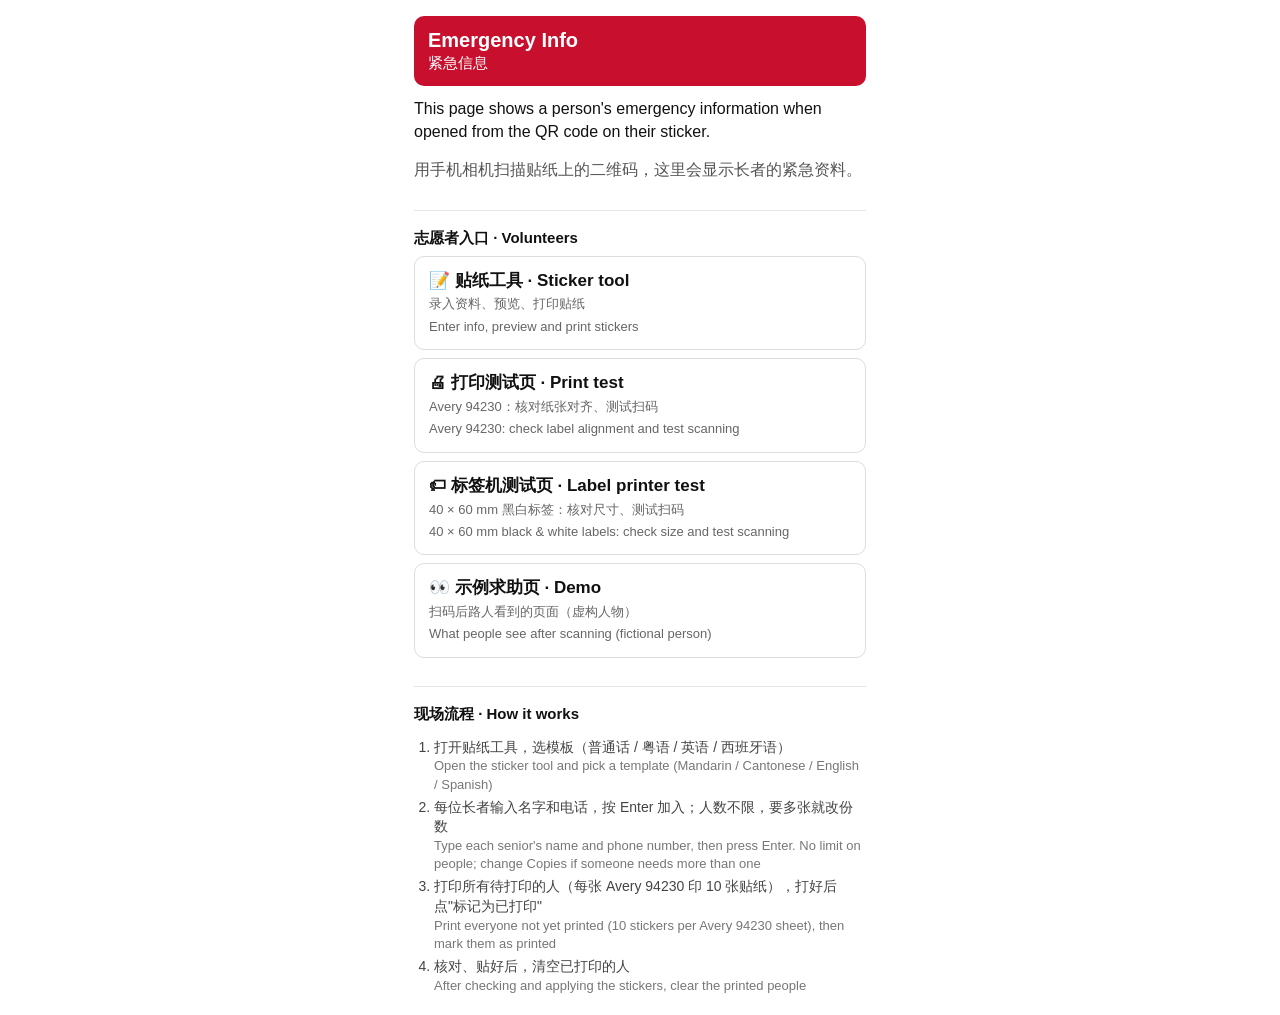
==== docs/index.html @ afea581e "新增标签机 40×60 黑白贴纸格式；求助页中心加中文名和服务时间 - 贴纸工具顶栏可选纸张：Avery 94230 或标签机 40×60，一张一页 - 标签机版标题改为 MEDICAL INFO +" ====
<!doctype html>
<html lang="en">
<head>
<meta charset="utf-8">
<meta name="viewport" content="width=device-width, initial-scale=1">
<meta name="robots" content="noindex">
<meta name="referrer" content="no-referrer">
<title>Emergency Info · 紧急信息</title>
<link rel="icon" href="data:,">
<!-- 共用文件带版本号：改了 shared.* 就把 v 加 1，避免浏览器用旧的缓存 -->
<link rel="stylesheet" href="shared.css?v=8">
<style>
  html, body { margin: 0; background: #fff; }
  .help { max-width: 480px; margin: 0 auto; min-height: 100vh; box-sizing: border-box; }
  .help .steps .en { display: block; color: #777; font-size: 13px; }
</style>
</head>
<body>
<div class="help" id="help"></div>
<script src="shared.js?v=8"></script>
<script>
// 求助页：资料只从网址 # 后面读取，# 后面的内容浏览器不会发给服务器
// 示例资料为虚构，电话使用 555-01xx 虚构号段
const DEMO_HASH = "1*WANG-LI*%E7%8E%8B%E4%B8%BD*M*HTN.DM*PCN*METFORMIN.AMLODIPINE*D6265550101MEI.S6265550102DAVID";

function show() {
  const el = document.getElementById("help");
  if (location.hash.length <= 1) {
    // 没有资料时是入口页：路人扫码打开的网址一定带 #资料，看不到这里；志愿者只要记住这个网址
    el.innerHTML = `
      <div class="alert"><b>Emergency Info</b><span>紧急信息</span></div>
      <p class="msg">This page shows a person's emergency information when opened from the QR code on their sticker.</p>
      <p class="msg zh">用手机相机扫描贴纸上的二维码，这里会显示长者的紧急资料。</p>
      <h2 class="hub-title">志愿者入口 · Volunteers</h2>
      <a class="hub" href="tool/"><b>📝 贴纸工具 · Sticker tool</b><span>录入资料、预览、打印贴纸<br>Enter info, preview and print stickers</span></a>
      <a class="hub" href="tool/?sheet"><b>🖨 打印测试页 · Print test</b><span>Avery 94230：核对纸张对齐、测试扫码<br>Avery 94230: check label alignment and test scanning</span></a>
      <a class="hub" href="tool/?sheet=label"><b>🏷 标签机测试页 · Label printer test</b><span>40 × 60 mm 黑白标签：核对尺寸、测试扫码<br>40 × 60 mm black &amp; white labels: check size and test scanning</span></a>
      <a class="hub" href="#${DEMO_HASH}"><b>👀 示例求助页 · Demo</b><span>扫码后路人看到的页面（虚构人物）<br>What people see after scanning (fictional person)</span></a>
      <h2 class="hub-title">现场流程 · How it works</h2>
      <ol class="steps">
        <li>打开贴纸工具，选模板（普通话 / 粤语 / 英语 / 西班牙语）<span class="en">Open the sticker tool and pick a template (Mandarin / Cantonese / English / Spanish)</span></li>
        <li>每位长者输入名字和电话，按 Enter 加入；人数不限，要多张就改份数<span class="en">Type each senior's name and phone number, then press Enter. No limit on people; change Copies if someone needs more than one</span></li>
        <li>打印所有待打印的人（每张 Avery 94230 印 10 张贴纸），打好后点"标记为已打印"<span class="en">Print everyone not yet printed (10 stickers per Avery 94230 sheet), then mark them as printed</span></li>
        <li>核对、贴好后，清空已打印的人<span class="en">After checking and applying the stickers, clear the printed people</span></li>
      </ol>`;
    return;
  }
  try {
    el.innerHTML = helpHTML(decode(location.hash));
  } catch {
    el.innerHTML = `
      <div class="alert"><b>Could not read this QR code</b><span>无法读取这个二维码</span></div>
      <p class="msg">Please call the emergency contact number printed on the sticker, or call 911.</p>
      <p class="msg zh">请拨打贴纸上印的紧急联系电话，或拨打 911。</p>
      <a class="call e911" href="tel:911">📞 Call 911</a>
      ${centerHTML(SECOND.zh)}`;
  }
}
show();
// 同一个分页里再扫另一张贴纸时，只有 # 变化，页面不会重新载入
window.addEventListener("hashchange", show);
</script>
</body>
</html>
---- docs/shared.css ----
/* 求助页样式：路人在户外用手机看，固定白底高对比，不随系统深浅色切换 */
.help { background: #fff; color: #111; padding: 16px 14px 20px; font: 16px/1.4 -apple-system, BlinkMacSystemFont, Arial, "PingFang SC", sans-serif; }
.help .alert { background: #c8102e; color: #fff; border-radius: 10px; padding: 12px 14px; }
.help .alert b { display: block; font-size: 20px; line-height: 1.2; }
.help .alert span { font-size: 15px; }
.help .line { margin-top: 12px; font-size: 16px; }
.help .line .k { font-weight: 700; }
.help .zh { color: #555; font-size: 14px; }
.help .call { display: block; text-align: center; text-decoration: none; font-weight: 700; font-size: 17px;
  padding: 12px; border-radius: 10px; margin-top: 10px; background: #15803d; color: #fff; }
.help .call span { display: block; font-weight: 400; font-size: 14px; margin-top: 2px; }
.help .call.e911 { background: #c8102e; }
/* 日间保健中心：名称、地址和拨号按钮放在一张浅蓝卡片里 */
.help .org-card { margin-top: 16px; background: #eef3ff; border: 1px solid #cdd9fb; border-radius: 12px; padding: 12px 14px 14px; }
.help .org-label { font-size: 12px; font-weight: 700; letter-spacing: .06em; text-transform: uppercase; color: #1e40af; }
.help .org-name { font-size: 17px; font-weight: 700; line-height: 1.3; color: #111; margin-top: 4px; }
.help .org-addr { font-size: 14px; line-height: 1.4; color: #4b5563; margin-top: 2px; }
.help .org-name .zh { display: block; font-size: 15px; font-weight: 600; margin-top: 1px; }
.help .org-hours { font-size: 14px; font-weight: 700; color: #92400e; margin-top: 6px; }
.help .call.org { background: #1d4ed8; margin-top: 10px; }
.help .foot { font-size: 12px; color: #777; margin-top: 16px; text-align: center; }
.help .msg { margin-top: 12px; font-size: 16px; }

/* 入口页（网址没有资料时） */
.help .hub-title { font-size: 15px; margin: 28px 0 8px; padding-top: 16px; border-top: 1px solid #e5e5e5; }
.help .hub { display: block; text-decoration: none; color: #111; border: 1px solid #ddd; border-radius: 10px; padding: 12px 14px; margin-top: 8px; }
.help .hub b { display: block; font-size: 17px; }
.help .hub span { font-size: 13px; color: #666; }
.help .steps { font-size: 14px; color: #444; padding-left: 20px; margin: 14px 0 0; }
.help .steps li { margin-top: 4px; }
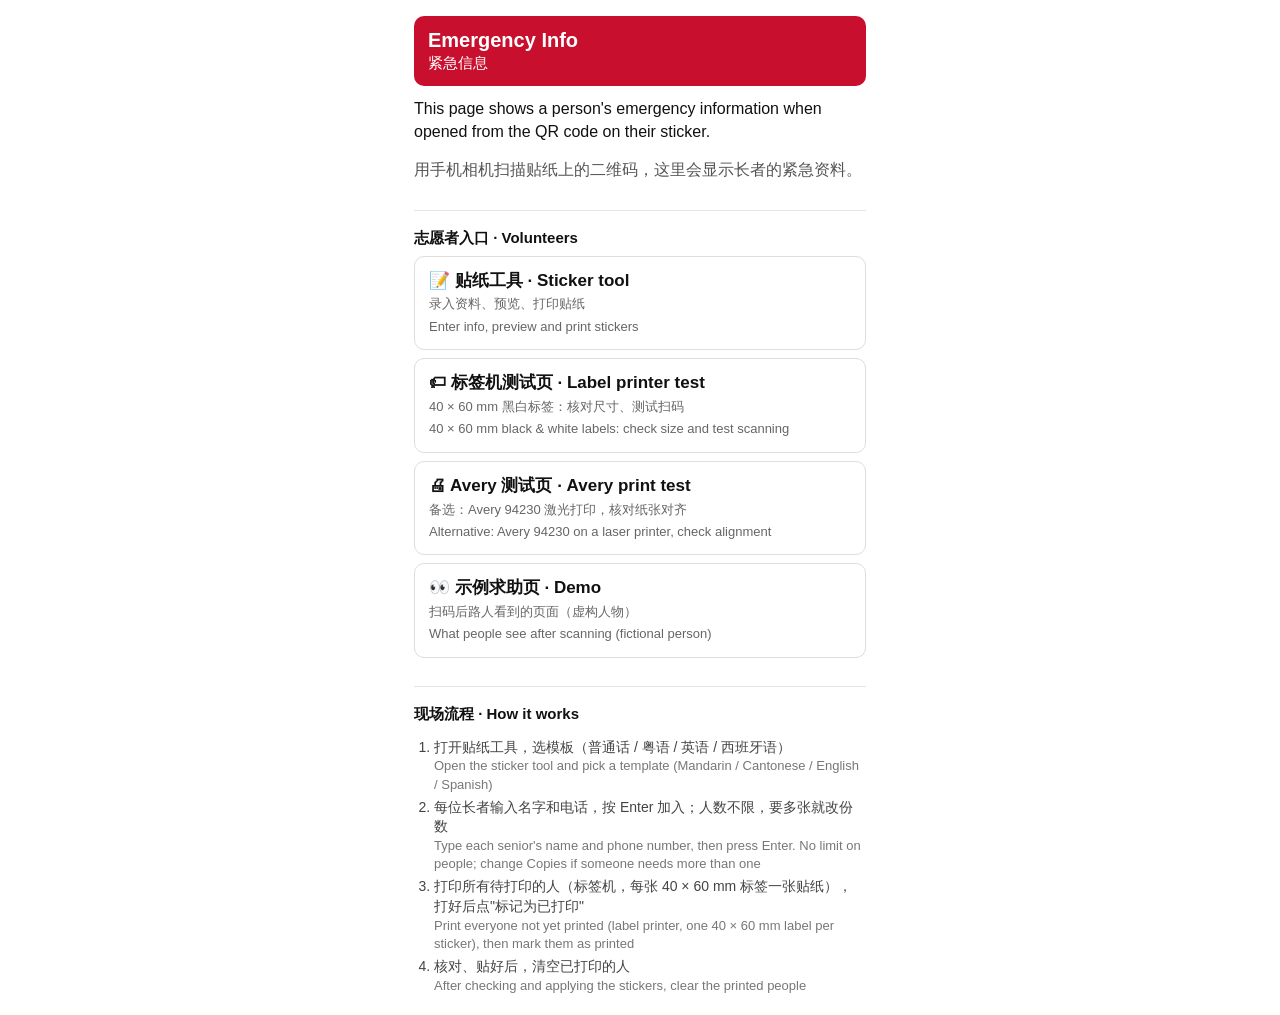
==== commit a651f374: "网站默认改用标签机 40×60 黑白贴纸 - 贴纸工具默认纸张改为标签机 40×60，Avery 94230 作为备选 - 入口页：标签机测试页排在前面，现场流程改成每张 40×60 标签一张贴纸 -" ====
--- a/docs/index.html
+++ b/docs/index.html
@@ -33,14 +33,14 @@
       <p class="msg zh">用手机相机扫描贴纸上的二维码，这里会显示长者的紧急资料。</p>
       <h2 class="hub-title">志愿者入口 · Volunteers</h2>
       <a class="hub" href="tool/"><b>📝 贴纸工具 · Sticker tool</b><span>录入资料、预览、打印贴纸<br>Enter info, preview and print stickers</span></a>
-      <a class="hub" href="tool/?sheet"><b>🖨 打印测试页 · Print test</b><span>Avery 94230：核对纸张对齐、测试扫码<br>Avery 94230: check label alignment and test scanning</span></a>
       <a class="hub" href="tool/?sheet=label"><b>🏷 标签机测试页 · Label printer test</b><span>40 × 60 mm 黑白标签：核对尺寸、测试扫码<br>40 × 60 mm black &amp; white labels: check size and test scanning</span></a>
+      <a class="hub" href="tool/?sheet"><b>🖨 Avery 测试页 · Avery print test</b><span>备选：Avery 94230 激光打印，核对纸张对齐<br>Alternative: Avery 94230 on a laser printer, check alignment</span></a>
       <a class="hub" href="#${DEMO_HASH}"><b>👀 示例求助页 · Demo</b><span>扫码后路人看到的页面（虚构人物）<br>What people see after scanning (fictional person)</span></a>
       <h2 class="hub-title">现场流程 · How it works</h2>
       <ol class="steps">
         <li>打开贴纸工具，选模板（普通话 / 粤语 / 英语 / 西班牙语）<span class="en">Open the sticker tool and pick a template (Mandarin / Cantonese / English / Spanish)</span></li>
         <li>每位长者输入名字和电话，按 Enter 加入；人数不限，要多张就改份数<span class="en">Type each senior's name and phone number, then press Enter. No limit on people; change Copies if someone needs more than one</span></li>
-        <li>打印所有待打印的人（每张 Avery 94230 印 10 张贴纸），打好后点"标记为已打印"<span class="en">Print everyone not yet printed (10 stickers per Avery 94230 sheet), then mark them as printed</span></li>
+        <li>打印所有待打印的人（标签机，每张 40 × 60 mm 标签一张贴纸），打好后点"标记为已打印"<span class="en">Print everyone not yet printed (label printer, one 40 × 60 mm label per sticker), then mark them as printed</span></li>
         <li>核对、贴好后，清空已打印的人<span class="en">After checking and applying the stickers, clear the printed people</span></li>
       </ol>`;
     return;
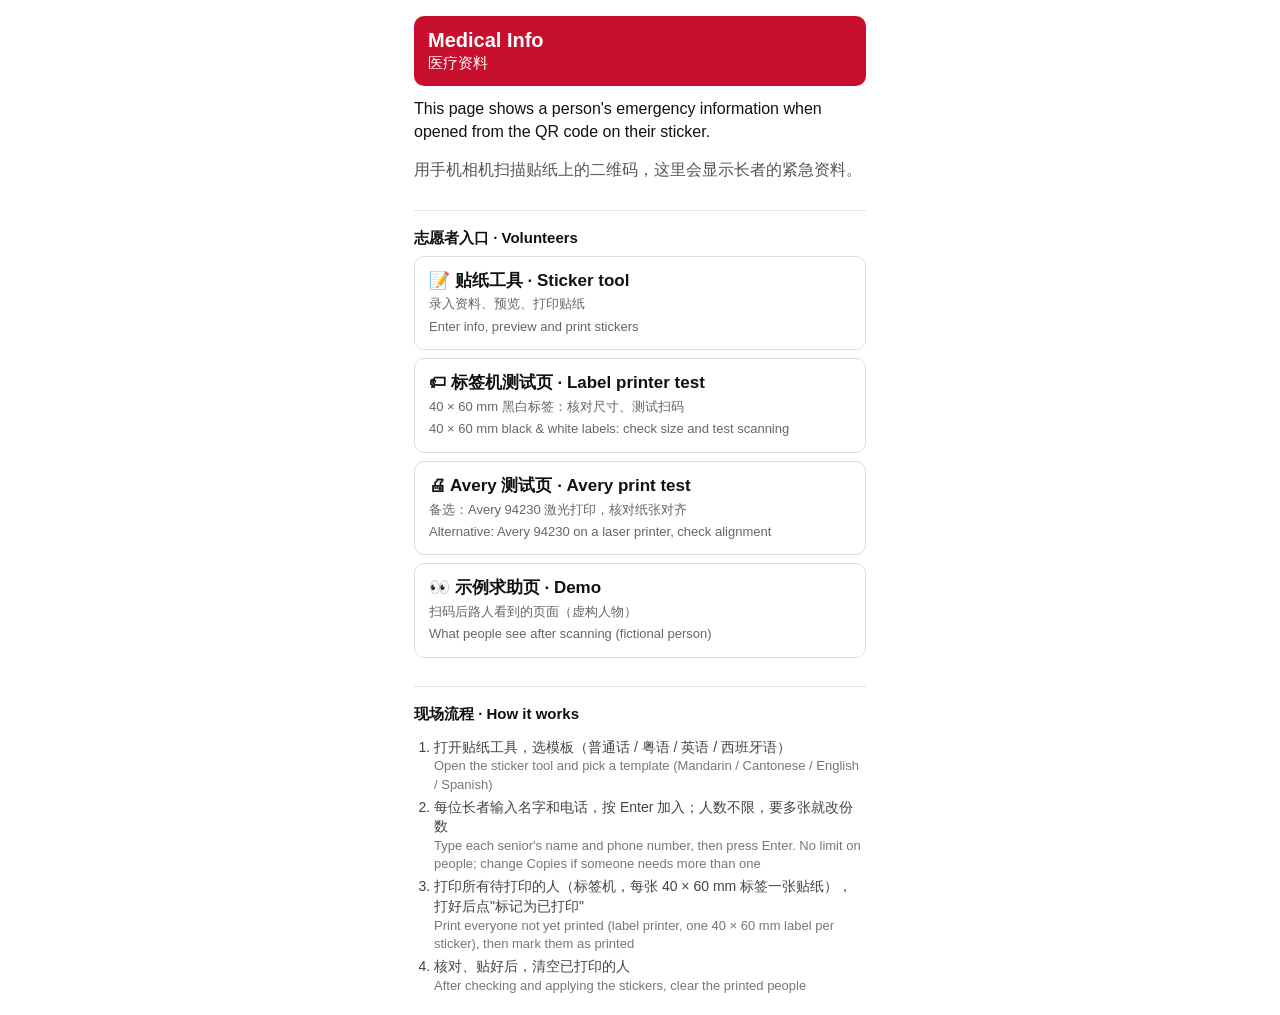
==== commit f5891667: "首页标题改为 Medical Info · 医疗资料" ====
--- a/docs/index.html
+++ b/docs/index.html
@@ -5,7 +5,7 @@
 <meta name="viewport" content="width=device-width, initial-scale=1">
 <meta name="robots" content="noindex">
 <meta name="referrer" content="no-referrer">
-<title>Emergency Info · 紧急信息</title>
+<title>Medical Info · 医疗资料</title>
 <link rel="icon" href="data:,">
 <!-- 共用文件带版本号：改了 shared.* 就把 v 加 1，避免浏览器用旧的缓存 -->
 <link rel="stylesheet" href="shared.css?v=8">
@@ -28,7 +28,7 @@
   if (location.hash.length <= 1) {
     // 没有资料时是入口页：路人扫码打开的网址一定带 #资料，看不到这里；志愿者只要记住这个网址
     el.innerHTML = `
-      <div class="alert"><b>Emergency Info</b><span>紧急信息</span></div>
+      <div class="alert"><b>Medical Info</b><span>医疗资料</span></div>
       <p class="msg">This page shows a person's emergency information when opened from the QR code on their sticker.</p>
       <p class="msg zh">用手机相机扫描贴纸上的二维码，这里会显示长者的紧急资料。</p>
       <h2 class="hub-title">志愿者入口 · Volunteers</h2>
